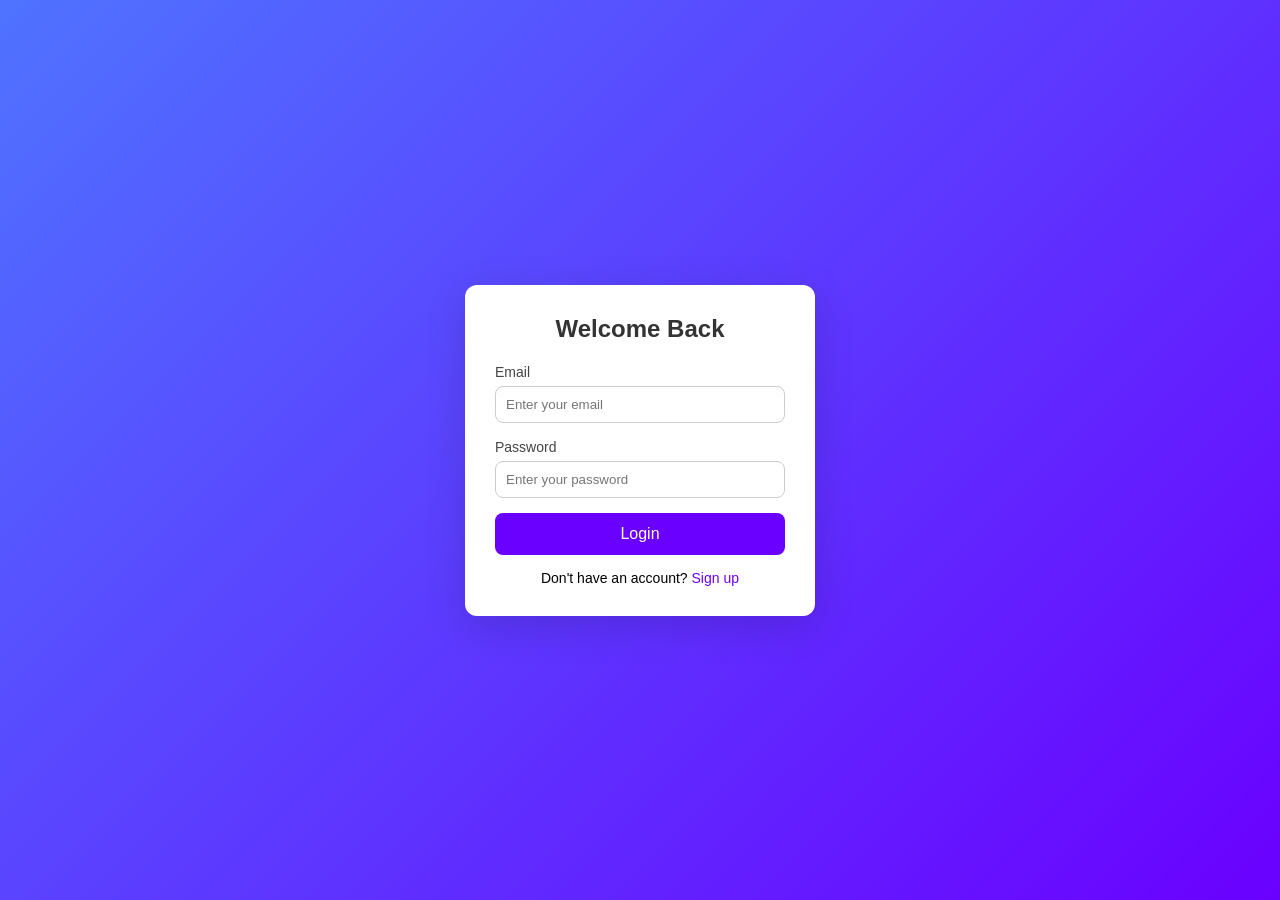
==== index.html @ 0f354459 "Add files via upload" ====
<!DOCTYPE html>
<html lang="en">
<head>
    <meta charset="UTF-8">
    <meta name="viewport" content="width=device-width, initial-scale=1.0">
    <title>Login</title>

    <!-- External CSS -->
    <link rel="stylesheet" href="style.css">
</head>

<body>

    <div class="login-container">
        <h2>Welcome Back</h2>

        <div id="errorMessage" class="error"></div>

        <form id="loginForm">
            <div class="input-group">
                <label>Email</label>
                <input type="email" id="email" placeholder="Enter your email" required>
            </div>

            <div class="input-group">
                <label>Password</label>
                <input type="password" id="password" placeholder="Enter your password" required>
            </div>

            <button type="submit" class="btn">Login</button>

            <p class="signup-text">
                Don't have an account? <a href="#">Sign up</a>
            </p>
        </form>
    </div>


    <!-- JavaScript Validation + Fake Backend -->
    <script>
        document.getElementById("loginForm").addEventListener("submit", function(e) {
            e.preventDefault();

            const email = document.getElementById("email").value.trim();
            const password = document.getElementById("password").value.trim();
            const errorBox = document.getElementById("errorMessage");

            // Basic validation
            if (email === "" || password === "") {
                errorBox.textContent = "Please fill in all fields.";
                return;
            }

            if (!email.includes("@") || !email.includes(".")) {
                errorBox.textContent = "Enter a valid email address.";
                return;
            }

            if (password.length < 6) {
                errorBox.textContent = "Password must be at least 6 characters.";
                return;
            }

            errorBox.textContent = "";

            // Fake backend check
            const fakeUser = {
                email: "test@gmail.com",
                password: "123456"
            };

            if (email === fakeUser.email && password === fakeUser.password) {
                alert("Login successful!");
                window.location.href = "dashboard.html"; // redirect
            } else {
                errorBox.textContent = "Incorrect email or password.";
            }
        });
    </script>

</body>
</html>
---- style.css ----
* {
    margin: 0;
    padding: 0;
    box-sizing: border-box;
    font-family: "Poppins", sans-serif;
}

body {
    height: 100vh;
    background: linear-gradient(135deg, #4f73ff, #6a00ff);
    display: flex;
    justify-content: center;
    align-items: center;
    padding: 20px;
}

.login-container {
    background: white;
    padding: 30px;
    width: 100%;
    max-width: 350px;
    border-radius: 12px;
    box-shadow: 0px 10px 40px rgba(0, 0, 0, 0.15);
}

h2 {
    text-align: center;
    margin-bottom: 20px;
    color: #333;
}

.input-group {
    margin-bottom: 15px;
}

.input-group label {
    font-size: 14px;
    color: #444;
}

.input-group input {
    width: 100%;
    padding: 10px;
    margin-top: 5px;
    border: 1px solid #ccc;
    border-radius: 8px;
    outline: none;
    transition: 0.3s;
}

.input-group input:focus {
    border-color: #6a00ff;
    box-shadow: 0 0 5px rgba(106, 0, 255, 0.3);
}

.btn {
    width: 100%;
    padding: 12px;
    background: #6a00ff;
    color: white;
    border: none;
    border-radius: 8px;
    cursor: pointer;
    font-size: 16px;
    transition: 0.3s;
}

.btn:hover {
    background: #4f00cc;
}

.signup-text {
    text-align: center;
    margin-top: 15px;
    font-size: 14px;
}

.signup-text a {
    color: #6a00ff;
    text-decoration: none;
}

/* Mobile Responsive */
@media (max-width: 400px) {
    .login-container {
        padding: 20px;
    }
}

/* Error Message */
.error {
    color: red;
    margin-bottom: 10px;
    font-size: 14px;
    text-align: center;
}
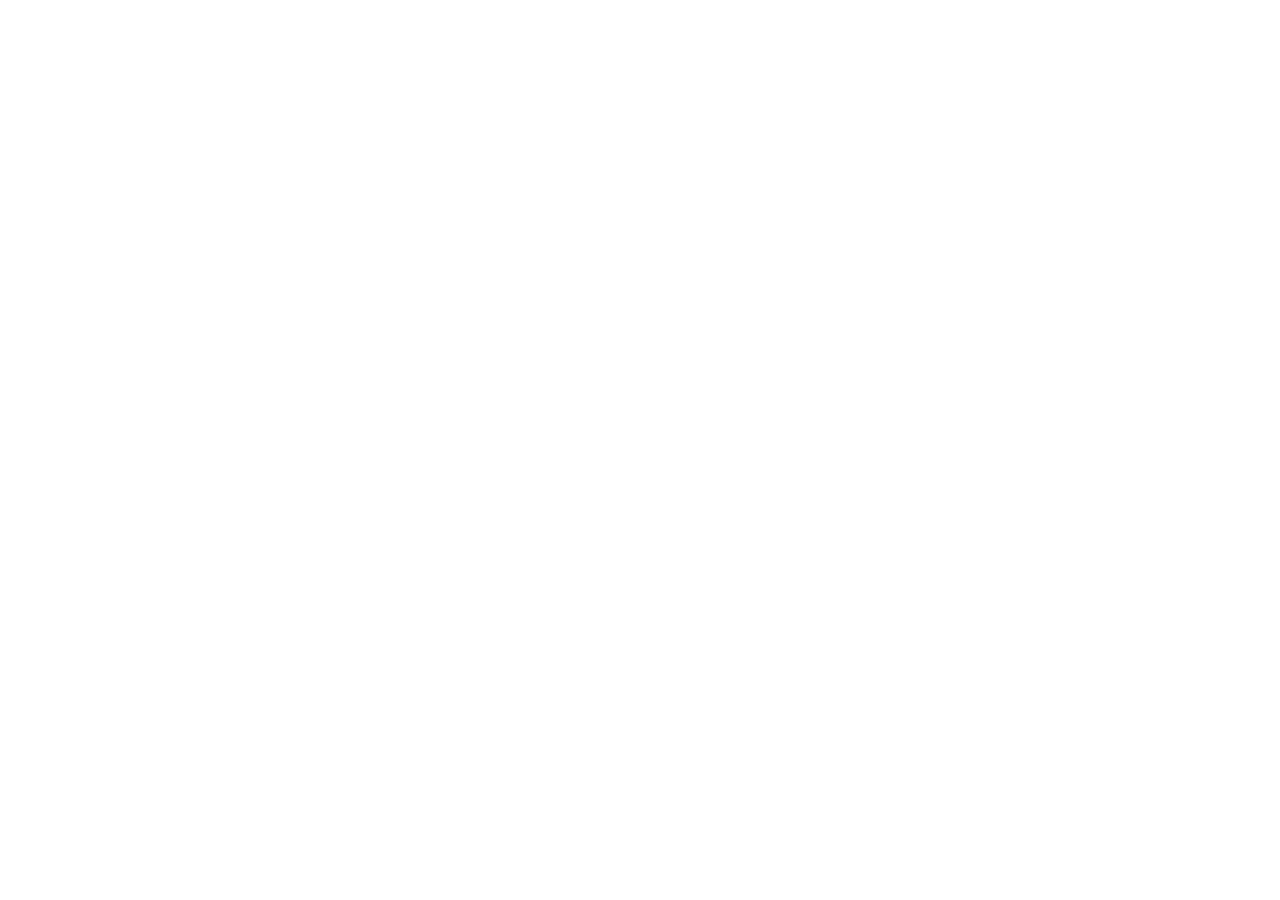
==== commit 87cd8f42: "Add files via upload" ====
--- a/index.html
+++ b/index.html
@@ -1,82 +1,23 @@
-<!DOCTYPE html>
-<html lang="en">
-<head>
-    <meta charset="UTF-8">
-    <meta name="viewport" content="width=device-width, initial-scale=1.0">
-    <title>Login</title>
-
-    <!-- External CSS -->
-    <link rel="stylesheet" href="style.css">
-</head>
-
-<body>
-
-    <div class="login-container">
-        <h2>Welcome Back</h2>
-
-        <div id="errorMessage" class="error"></div>
-
-        <form id="loginForm">
-            <div class="input-group">
-                <label>Email</label>
-                <input type="email" id="email" placeholder="Enter your email" required>
-            </div>
-
-            <div class="input-group">
-                <label>Password</label>
-                <input type="password" id="password" placeholder="Enter your password" required>
-            </div>
-
-            <button type="submit" class="btn">Login</button>
-
-            <p class="signup-text">
-                Don't have an account? <a href="#">Sign up</a>
-            </p>
-        </form>
-    </div>
-
-
-    <!-- JavaScript Validation + Fake Backend -->
-    <script>
-        document.getElementById("loginForm").addEventListener("submit", function(e) {
-            e.preventDefault();
-
-            const email = document.getElementById("email").value.trim();
-            const password = document.getElementById("password").value.trim();
-            const errorBox = document.getElementById("errorMessage");
-
-            // Basic validation
-            if (email === "" || password === "") {
-                errorBox.textContent = "Please fill in all fields.";
-                return;
-            }
-
-            if (!email.includes("@") || !email.includes(".")) {
-                errorBox.textContent = "Enter a valid email address.";
-                return;
-            }
-
-            if (password.length < 6) {
-                errorBox.textContent = "Password must be at least 6 characters.";
-                return;
-            }
-
-            errorBox.textContent = "";
-
-            // Fake backend check
-            const fakeUser = {
-                email: "test@gmail.com",
-                password: "123456"
-            };
-
-            if (email === fakeUser.email && password === fakeUser.password) {
-                alert("Login successful!");
-                window.location.href = "dashboard.html"; // redirect
-            } else {
-                errorBox.textContent = "Incorrect email or password.";
-            }
-        });
-    </script>
-
-</body>
-</html>
+<!DOCTYPE html>
+<html lang="en" class="light">
+<head>
+  <meta charset="UTF-8" />
+  <link rel="icon" type="image/svg+xml" href="/favicon.ico" />
+  <meta name="viewport" content="width=device-width, initial-scale=1.0" />
+  <meta name="description" content="Hospital Management System - Streamline patient care and hospital operations" />
+  <meta name="theme-color" content="#2563eb" />
+  <title>Hospital Management System</title>
+  
+  <!-- Google Fonts -->
+  <link rel="preconnect" href="https://fonts.googleapis.com" />
+  <link rel="preconnect" href="https://fonts.gstatic.com" crossorigin />
+  <link href="https://fonts.googleapis.com/css2?family=Inter:wght@400;500;600;700&display=swap" rel="stylesheet" />
+  <script type="module" crossorigin src="/assets/index-MT7amS-Z.js"></script>
+  <link rel="modulepreload" crossorigin href="/assets/uiStore-x3XWrHSl.js">
+  <link rel="modulepreload" crossorigin href="/assets/createLucideIcon-C_A6ulj4.js">
+  <link rel="stylesheet" crossorigin href="/assets/index-CG1msH9P.css">
+</head>
+<body class="bg-gray-50 dark:bg-gray-900">
+  <div id="app"></div>
+</body>
+</html>
